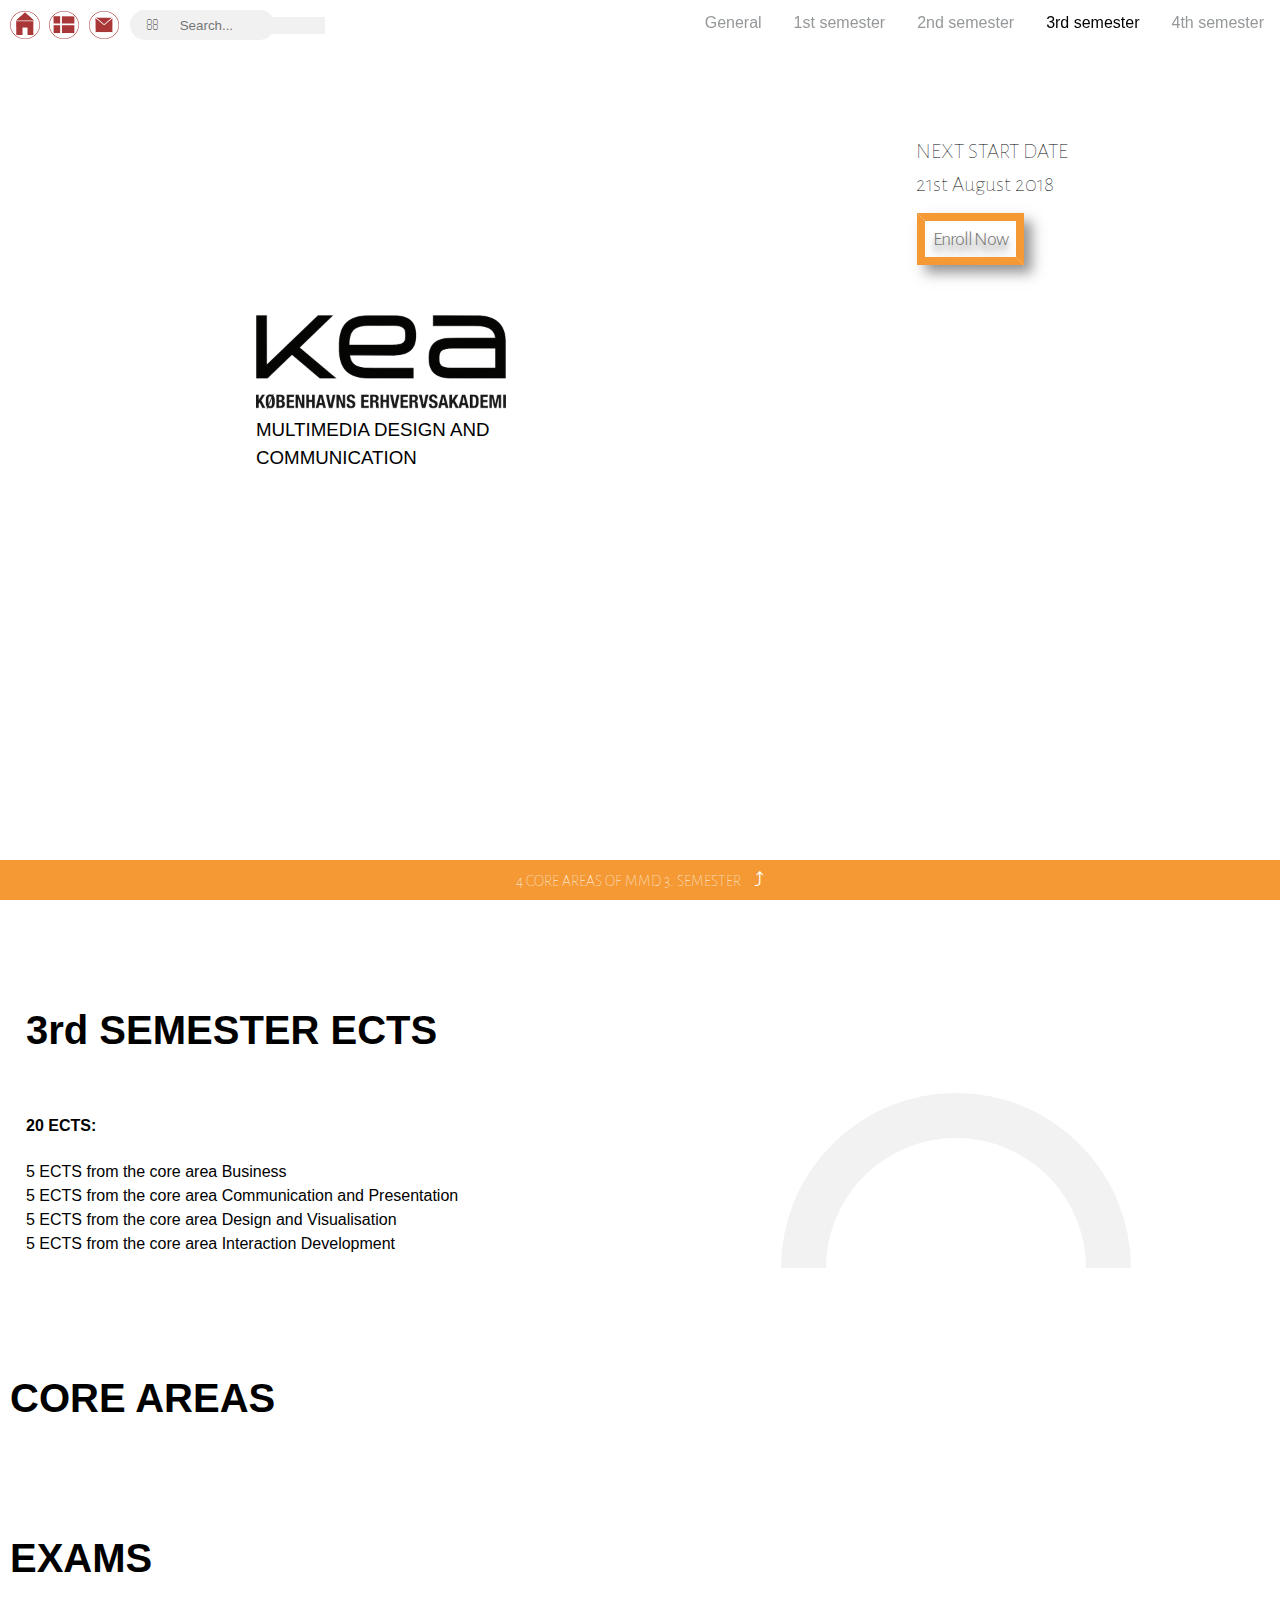
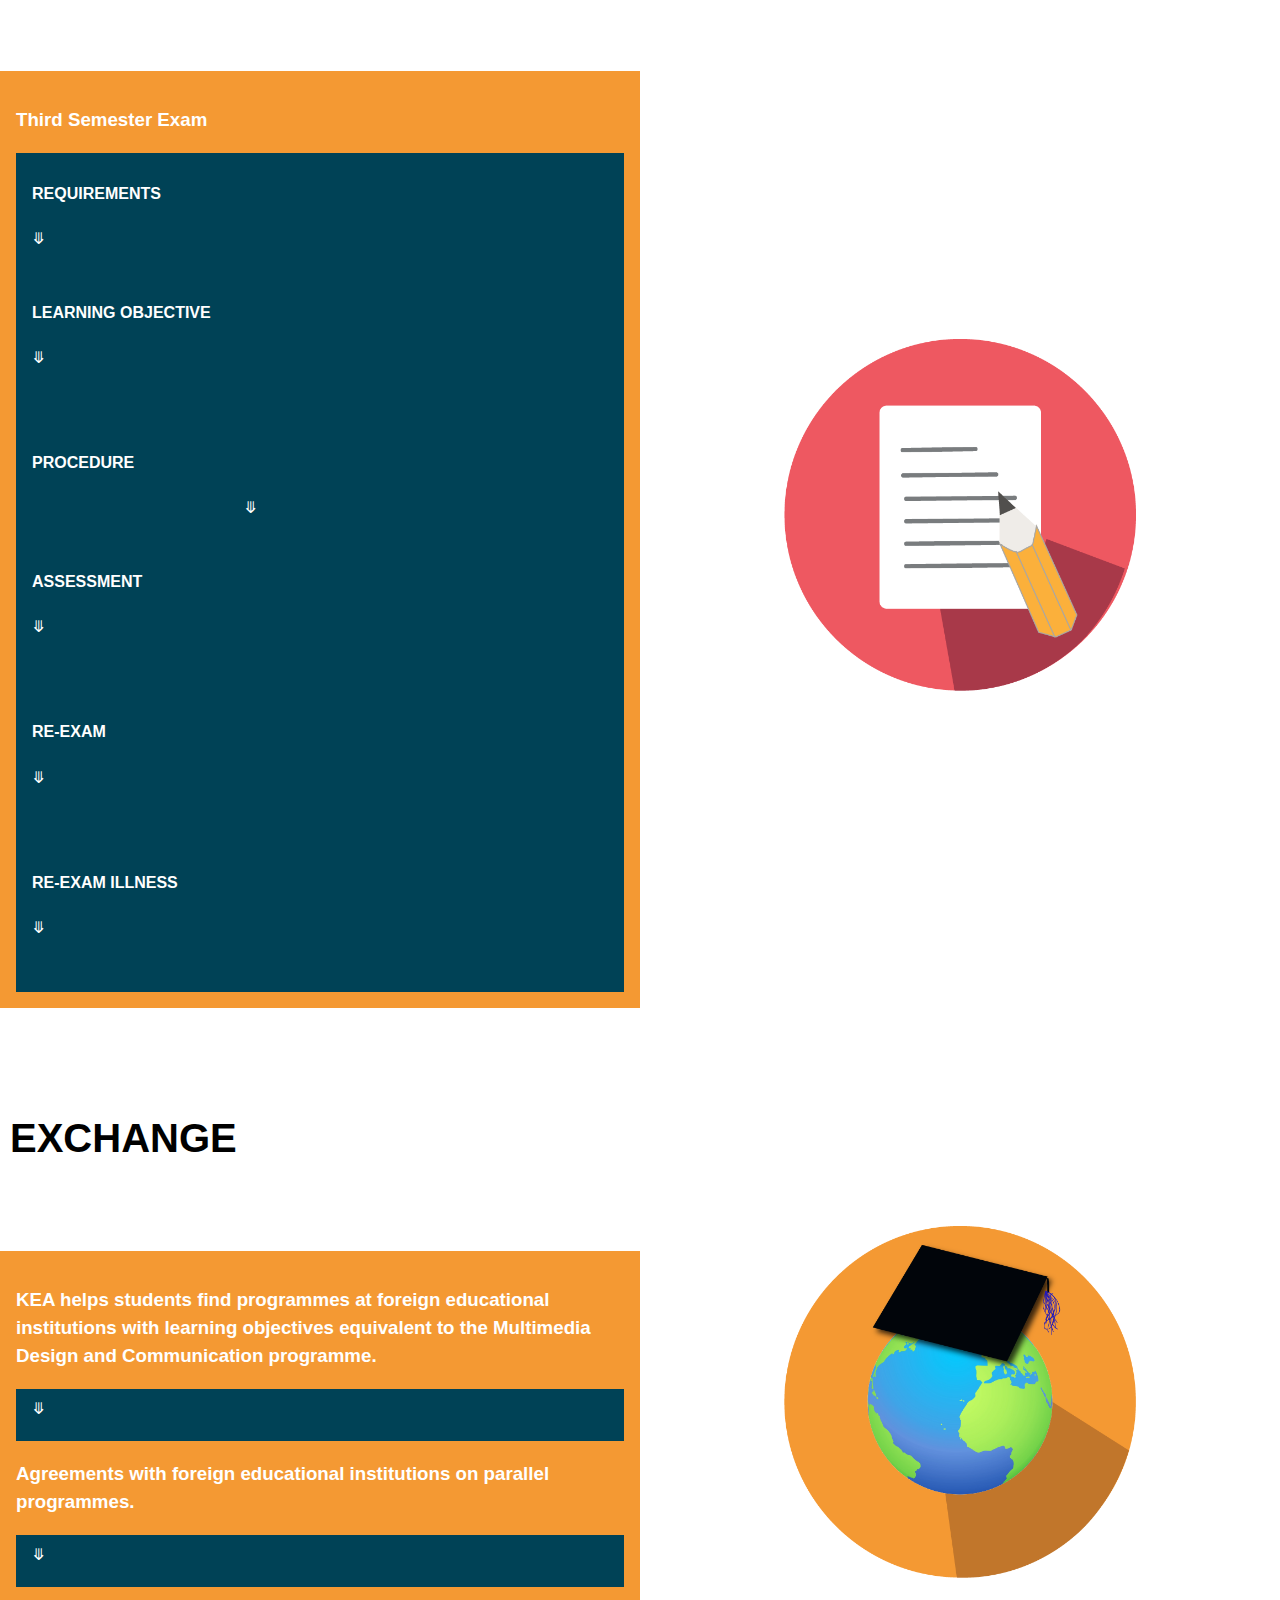
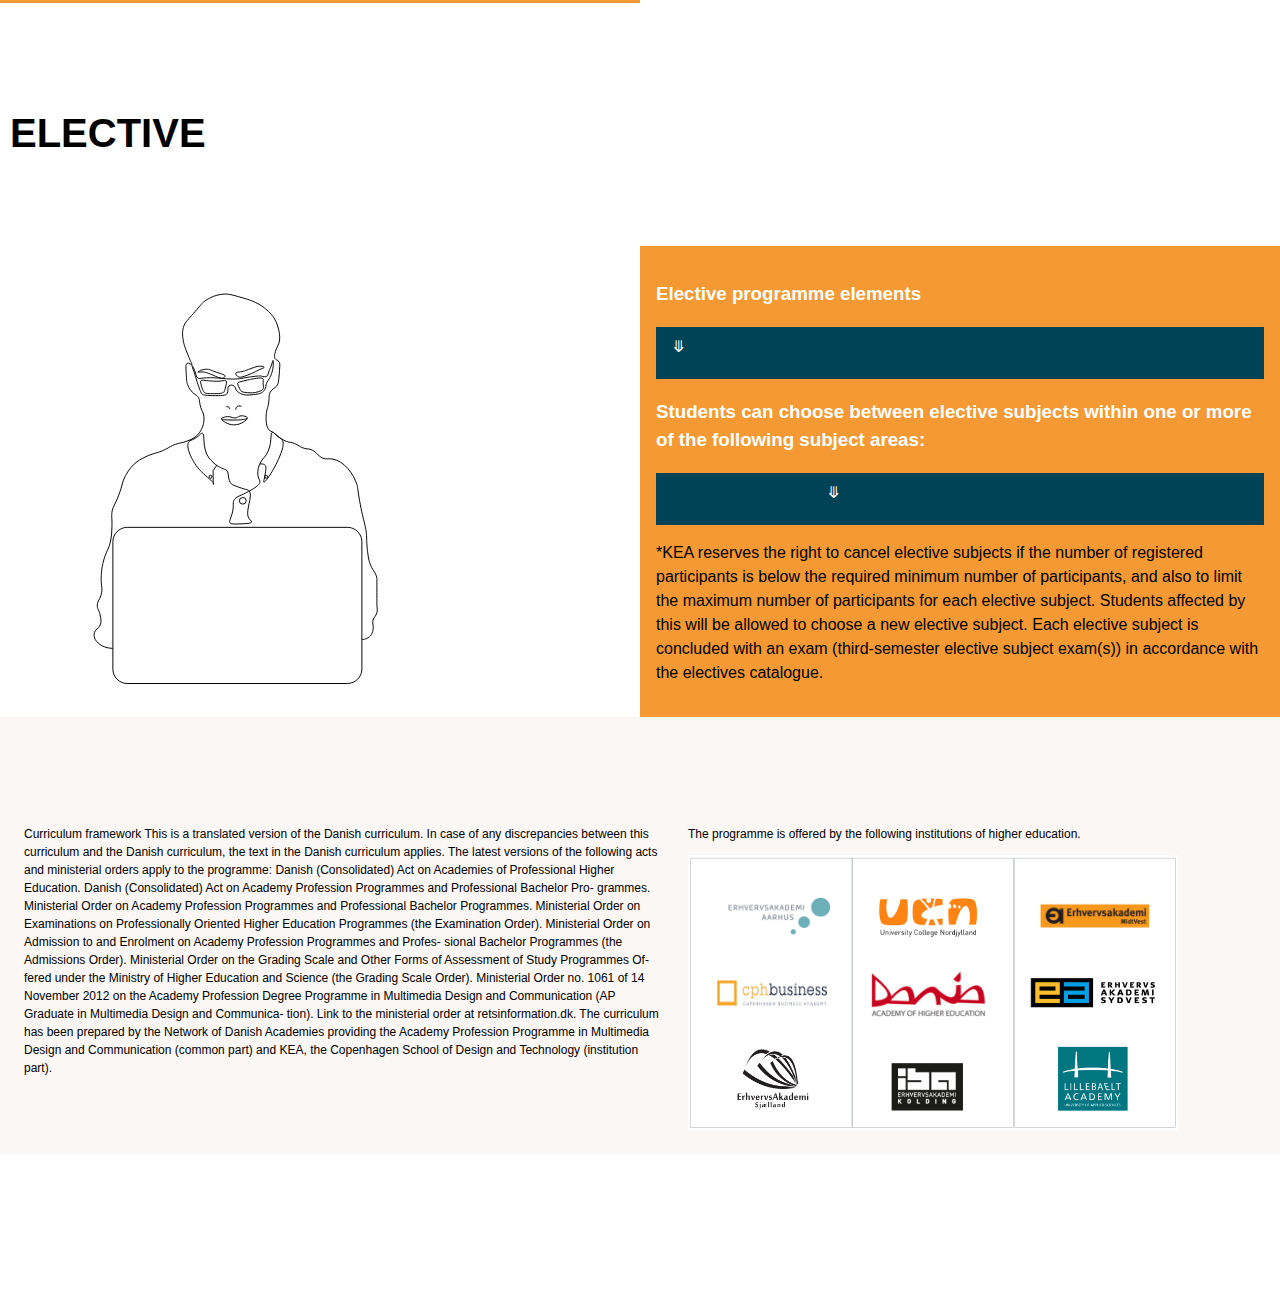
==== semester3.html @ 4850e126 "initial commit" ====
<!DOCTYPE html>
<html lang="en">

<head>
    <meta charset="utf-8">
    <meta name="viewport" content="width=device-width, initial-scale=1.0">
    <title>Kea MMD 3. Semester</title>
    <link rel="stylesheet" href="other/font-awesome-4.7.0/css/font-awesome.min.css">
    <link href="https://fonts.googleapis.com/css?family=Alegreya+Sans:300,400,500,800" rel="stylesheet">
    <link rel="stylesheet" href="css/main.css">
    <link rel="stylesheet" href="css/style.css">
</head>

<body>
    <section id="main">
        <div class="main-container">
            <div class="header">

                <div class="icons">
                    <img src="imgs/home_button.png" alt="home icon">
                    <img src="imgs/danish.png" alt="danish flag icon">
                    <img src="imgs/mail.png" alt="mail icon">
                </div>
                <div class="search">
                    <input type="text" name="keyword" class="form-control input-sm fa fa-icon" placeholder="&#xf002; &emsp; Search...">
                </div>

                <nav>

                    <div class="navbar">
                        <li class="dropdown">
                            <button class="dropbtn go-home">General</button>
                            <ul class="dropdown-content">
                                <li><a href="index#about">About</a></li>
                                <li><a href="index#coreAreas">Core Areas</a></li>
                                <li><a href="index#examInfo">Exam info</a></li>
                                <li><a href="index#ECTS">ECTS</a></li>
                                <li><a href="index#teachingMethods">Teaching methods</a></li>
                            </ul>
                        </li>
                        <li class="dropdown"><button class="dropbtn sem1">1st semester</button>
                            <ul class="dropdown-content">
                                <li><a href="semester1#ects">ECTS</a></li>
                                <li><a href="semester1#coreAreas">Core Areas</a></li>
                                <li><a href="semester1#exams">Exams</a></li>
                            </ul>
                        </li>
                        <li class="dropdown">
                            <button class="dropbtn sem2">2nd semester</button>

                            <ul class="dropdown-content">
                                <li><a href="semester2#ects">ECTS</a></li>
                                <li><a href="semester2#coreAreas">Core Areas</a></li>
                                <li><a href="semester2#exams">Exams</a></li>
                            </ul>
                        </li>
                        <li class="dropdown"><button class="dropbtn active sem3">3rd semester</button>
                            <ul class="dropdown-content">
                                <li><a href="#ects">ECTS</a></li>
                                <li><a href="#coreAreas">Core Areas</a></li>
                                <li><a href="#exams">Exams</a></li>
                                <li><a href="#exchange">Exchange</a></li>
                                <li><a href="#electives">Electives</a></li>
                            </ul>
                        </li>
                        <li class="dropdown"><button class="dropbtn">4th semester</button>
                            <ul class="dropdown-content">
                                <li><a href="semester4#ects">ECTS</a></li>
                                <li><a href="semester4#exams">Exams</a></li>
                                <li><a href="semester4#internship">Internship</a></li>
                            </ul>
                        </li>
                    </div>

                </nav>

            </div>
            <div class="call-to-action">
                <div class="start-date-text">
                    <h3>NEXT START DATE</h3>
                </div>
                <div class="start-date-text">
                    <h3>21st August 2018</h3>
                </div>

                <a class="btn" href="#" target="_blank">Enroll Now</a>

                <!-- <button class="sem3color">
                    Enroll
                </button> -->
            </div>
            <div class="main-logo-box">
                <div class="logo">
                    <img src="imgs/kea-logo.png" alt="kea logo">
                </div>
                <div class="text">
                    <h3>MULTIMEDIA DESIGN AND COMMUNICATION</h3>
                </div>
            </div>

            <div class="core-areas-nav">
                <div class="core-areas-nav-top sem3color">
                    <h5>4 CORE AREAS OF MMD 3. SEMESTER
                        <span class="arrow-up">&#10548;</span>
                        <span class="arrow-down hide">&#10549;</span>
                    </h5>
                </div>

                <div class="core-areas-navs height0">
                    <a href="#core_header">
                        <div class="core-box core-design sem3color">
                            <h5>DESIGN AND VISUALIZATION</h5>
                        </div>
                    </a>
                    <a href="#core_header">
                        <div class="core-box core-dev sem3color">
                            <h5>INTERACTION DEVEOPMENT</h5>
                        </div>
                    </a>
                    <a href="#core_header">
                        <div class="core-box core-comm sem3color">
                            <h5>COMMUNICATION AND PRESENTATION</h5>
                        </div>
                    </a>
                    <a href="#core_header">
                        <div class="core-box core-business sem3color">
                            <h5>BUSINESS</h5>
                        </div>
                    </a>
                </div>
            </div>
        </div>

    </section>

    <section id="ects">
       <h2 class="core-heading">3rd SEMESTER ECTS
                </h2>
        <div class="container">
            <div class="info-left">

                <div class="core-ECTS">
                    <h4>20 ECTS:</h4>
                    <ul>
                        <li>5 ECTS from the core area Business</li>
                        <li>5 ECTS from the core area Communication and Presentation</li>
                        <li>5 ECTS from the core area Design and Visualisation</li>
                        <li>5 ECTS from the core area Interaction Development</li>
                    </ul>
                </div>

            </div>
            <div class="right">

                <ul class="chart-skills chart">
                    <li>
                        <span>Business<br>5 ECTS</span>
                    </li>
                    <li>
                        <span>Design<br>5 ECTS</span>
                    </li>
                    <li>
                        <span>Development<br>5 ECTS</span>
                    </li>
                    <li>
                        <span>Communication<br>5 ECTS</span>
                    </li>
                </ul>
            </div>
        </div>
    </section>

    <section id="coreAreas">
        <h2 class="core-heading" id="core_header">CORE AREAS</h2>
        <section id="core-areas">

            <!-- fetched content-->
        </section>


    </section>

    <section id="exams">
      <h2 class="core-heading">EXAMS</h2>
        <div class="examWrap">
        <article class="coreCont exam2-alignment sem3color">
        <div class="exam2">
           <h3>Third Semester Exam</h3>
            <div class="accordian">
                <h4>REQUIREMENTS</h4>
                <div class="openE cont">&#10507;
                    <div class="details req height02"><p>The objective is to test the students’ understanding of the theory, method and tools acquired through the compulsory programme element: Multimedia Production Advanced, and the students’ ability to develop a professional profile in relation to the current requirements in the area. An exam assignment constitutes the basis of the exam: The specific requirements regarding the exam assignment are published on the learning platform for the Multimedia Design and Communication programme.</p>
                </div>
                </div>
            </div>
            <div class="accordian">
                <h4>LEARNING OBJECTIVE</h4>
                <div class="openE objective">&#10507;
                    <p class="details core-knowledge height02">The learning objectives for the third-semester exam are identical to the learning objectives for the third-semester compulsory programme element. See the learning objectives in section 3.3 of this curriculum.</p>
                </div>
            </div>
            <div class="accordian">
                <h4>PROCEDURE</h4>
                <div class="openE procedure">&#10507;
                   <div class="details core-knowledge height02">
                    <p>The exam consists of</p>
                    <ul><li>Presentation</li><li>Examination</li><li>Grading</li></ul>
                    </div>
                </div>
            </div>
            <div class="accordian">
                <h4>ASSESSMENT</h4>
                <div class="openE assessment">&#10507;
                    <p class="details core-skills height02">The exam is assessed by one or more examiners according to the 7-point grading scale. Students are awarded one grade for their overall performance, covering production, profile, presentation and exam. The assessment is based on the extent to which the students have under- stood the third-semester goals and learning objectives, as described in the curriculum, and how they are presented.</p>
                </div>
            </div>
            <div class="accordian">
                <h4>RE-EXAM</h4>
                <div class="openE re-exam">&#10507;
                    <p class="details core-skills height02">Students who fail the first exam attempt are offered two more attempts. The re-exam is held immediately before the beginning of the following semester. Students are entitled to a re-exam based on the same project, a revised project or a new project. KEA provides advice on the advantages and disadvantages of the three methods in relation to the individual student’s work. The purpose and learning objectives of the re-exam are the same as for the ordinary exam.</p>
                </div>
            </div>
            <div class="accordian">
                <h4>RE-EXAM ILLNESS</h4>
                <div class="openE re-exam-illness">&#10507;
                    <p class="details core-skills height02">Re-exams due to documented illness or for other acceptable documented reasons are held before the beginning of the following semester. If KEA estimates that the student has been almost fully active in the compulsory programme ele- ments, a make-up exam will be held based on the production and profile. If KEA estimates that the student has not been almost fully active in the compulsory programme elements, the make-up exam will be based on a substitution assignment.</p>
                </div>
            </div>
        </div>

        </article>
        <img class="core-img" src="imgs/exam_general.png" alt="exam image">
        </div>
    </section>

     <section id="exchange">
          <h2 class="core-heading">EXCHANGE</h2>
        <div class="examWrap">
        <article class="coreCont exam2-alignment sem3color">
        <div class="exam2">
           <h3>KEA helps students find programmes at foreign educational institutions with learning objectives equivalent to the Multimedia Design and Communication programme.
            </h3>
            <div class="accordian">
                <div class="openE cont">&#10507;
                    <div class="details req height02"><p>KEA may grant the transfer of programme elements or parts there of according to this curriculum which are passed at another educational institution and which are equivalent to programme elements or parts thereof in this curriculum. If the programme element in question has been assessed according to the 7-point grading scale at the institution where the exam has been taken and is equivalent to a programme element in this curriculum, the grade may be transferred. KEA may grant the transfer of programme elements completed at another Danish or foreign institution of higher education to replace programme elements covered by this curriculum. If a credit transfer is granted, programme elements are deemed to have been completed if they have been passed in accordance with the rules applicable to the programme in question. The assessment is transferred as ‘passed’.</p>
                </div>
                </div>
            </div>
            <h3>Agreements with foreign educational institutions on parallel programmes.
            </h3>
            <div class="accordian">
                <div class="openE cont">&#10507;
                    <div class="details req height02"><p>Having passed the first-year exam, students can choose to complete either the entire programme or parts of it abroad. KEA offers multiple possibilities for international study, including the fourth semester internship. Information on partner institutions, international internships, credit transfers and procedures are published regularly by KEA.
</p>
                </div>
                </div>
            </div>

            </div>
            </article>
            <img class="core-img" src="imgs/exchange_3.png" alt="exchange image">
         </div>

        </section>

        <section id="elective">
          <h2 class="core-heading">ELECTIVE</h2>
        <div class="examWrap">

        <div class="svg-div">



       <svg version="1.1" id="Layer_1" xmlns="http://www.w3.org/2000/svg" xmlns:xlink="http://www.w3.org/1999/xlink" x="0px" y="0px"
	 viewBox="0 0 1000 700" style="enable-background:new 0 0 1366 768;" xml:space="preserve">
<style type="text/css">
	.st0{fill:none;stroke:#000000;stroke-miterlimit:10;}
</style>
<g>
	<path class="st0" d="M676.1,274.5c3.6-0.3,4.9,0.8,5.5,1.5c0.8,0.9,1.2,2.5-0.5,11.3c-1,5-1.3,5.7-1,5.9c1.3,0.7,10-11.5,16-25.6
		c4.7-10.9,4.7-15.9,2.5-18.2c-0.7-0.7-1.4-1-5-3.9c-3.7-3.1-3.9-3.5-4.5-3.4c-3,0.5,0.3,12.6-6.5,23.1
		C680.1,268.9,678.1,269.7,676.1,274.5c-1,2.2-2.8,6.6-2,11.8c0.7,4.3,2.3,4.5,2,6.9c-0.1,1.1-0.9,4.2-14,10.8
		c-8.1,4.1-10,4.1-12,6.9c-2.4,3.3-0.3,5-2,12.8c-1.6,7-4,9.4-2.5,11.3c0.6,0.8,1.6,1.3,10,1c10.8-0.4,11.9-1.3,12-2
		c0.3-1.2-2.3-2-3.5-5.4c-0.4-1.1-0.5-2.1-0.5-3.4c0-8.5,5-18.7,1.5-23.1c-1-1.3-1.4-0.4-11-3.9c-4.3-1.6-6.4-2.4-7-3
		c-4.8-4.5-1.8-12.9-6-14.8c-0.7-0.3-1.6-0.5-3.9-1.5c-0.7-0.3-2-0.9-3.1-1.5c-1.1-0.6-2.2-1.3-2.4-1.5l0,0
		c-1.2-0.8-6.1-5.3-7.6-7.3c-7.9-10.6-3.6-24.8-7-25.6c-1.5-0.3-2.2,2.2-7.5,5.4c-3.9,2.3-4.8,1.7-6,3c-4.7,5.1,4.1,22.4,11.5,30
		c2.9,3,12.3,11.2,13,11.8c0,0,0,0,0.1,0c0.8,0.7,0.4,2.3,0.3,2.3c-0.3,0-0.3-14.1-0.3-14.1c1.3-2,2.7-3.9,4-5.9"/>
	<ellipse class="st0" cx="658.6" cy="312.3" rx="3.5" ry="3.4"/>
	<ellipse class="st0" cx="682.6" cy="287.7" rx="1.5" ry="1.5"/>
	<ellipse class="st0" cx="625.5" cy="287.7" rx="1.5" ry="1.5"/>
</g>
<g>
	<path class="st0" d="M780.5,454.5c1.3,0,5.9-0.4,9-4c1.7-2,2.2-4.2,2.5-5.5c1.1-4.7-1-6.1,0-10.2c0.9-3.7,2.9-3.8,4-7.8
		c0.7-2.5,0.3-4,0-7.6c0-0.5,0-6,0-16.9c0-10.8,0.1-10.5,0-11.1c-1.5-7-4.8-7.5-7.5-15.9c-1-3.1-1.3-5.7-2-11
		c-0.9-6.8-0.9-11.8-1-14c-0.4-13.5-3.7-16.4-8-43c-1.6-9.9-1.1-9.4-2-12c-3.5-10.7-12.8-24-25-26c-4.7-0.8-6,0.7-10-1
		c-5.7-2.5-6.6-7.1-13-9c-2.8-0.8-2.7,0-6-1c-4.4-1.3-5.7-3.2-10-5c-4-1.7-4-0.5-8-2c-7.5-2.8-13-9-13-9s-3.4-1.6-4-2
		c-4.4-2.4-4.1-12.9-4-15c0.3-8.5,2.7-8.7,3-18c0.1-1.9,0-3.8,1-6c1.7-3.9,4.3-3.8,7-7c1.9-2.2,2.2-8.2,3-20c0.1-1.6,0.2-3.5-1-5
		c-1.3-1.6-3-1.4-4-3c-0.6-1-0.7-2.2,0-5c0.8-3.2,1.2-4.8,3-8c4-6.9,1-18.5-2-25c-3.4-7.2-8.5-11.2-12-14c-7.7-6-15.1-8.2-25-11
		c-7.5-2.1-11.2-3.2-16-3c-10.7,0.5-18.4,6.1-21,8c-2.2,1.7-0.7,0.9-15,17c-2.4,2.7-3.8,4.3-5,7c-2.4,5.6-1.6,10.9-1,15
		c0.8,5.2,2.5,9.5,6,18c1,2.5,1.5,3.8,1.8,4.2c0.8,1.6,1.5,2.4,1.2,2.8c-0.5,0.7-3.3-1.9-5-1c-1.3,0.7-1.3,3-1,8
		c0.4,7.1,0.6,10.6,1,12c0.6,1.9,2.3,7.1,7,11c2.2,1.8,2.7,1.4,4,3c2.4,2.9,1.2,5.1,3,11c1.3,4.3,2.3,4.3,3,8c0.2,1,0.7,4.1,0,8
		c-0.3,1.7-1.5,7.2-6,12c-3.8,4-8,5.5-12,7c-4.8,1.8-5.9,1.1-11,3c-4.4,1.6-5.4,2.7-10,5c-9.6,4.8-11.5,3.3-21,8c-4,2-7.3,3.7-11,7
		c-1.1,1-5.1,4.7-9,12c-3.9,7.3-2.8,8.9-7,20c-4.4,11.6-6.3,11.6-7,18c-0.5,4.7,0.3,5.9,0,15c-0.1,3.9-0.3,7.7-1,12
		c-1.8,11-5.2,12.1-8,24c-0.6,2.5-1.8,7.9-2,15c-0.3,10,1.8,11.8,0,18c-1.7,6-4.5,7.2-4,12c0.4,3.5,1.9,3.8,3,9
		c0.7,3.4,1.4,6.7,0,10c-1.7,4.2-5,4-6,8c-0.6,2.3-0.2,5,1,7c3.2,5.2,9.7,8.9,18,9"/>
	<path id="eyebrow1" class="st0" d="M640.5,184.5c0-1.3-2.9-1.9-9-4c-6.8-2.4-6.8-2.9-9-3c-5.5-0.3-10.1,2.5-10,3
		c0.1,0.4,2.9-0.6,7,0c1.2,0.2,2.3,0.5,6,2c8.1,3.3,10.4,5.1,13,4C639.3,186.2,640.5,185.4,640.5,184.5z"/>
	<path id="eyebrow2" class="st0" d="M651.5,181.5c0.5-1.4,3-0.7,8-2c0.7-0.2,0.6-0.2,11-4c1-0.4,2.3-0.8,4-1c2.8-0.3,5.9,0.2,6,1
		c0.1,0.6-1.5,0.9-6,3c-2.1,1-2,1-4,2c-1.9,0.9-4.3,2-7,3c-4.8,1.8-7.3,2.7-9,2C652.7,184.7,651.1,182.7,651.5,181.5z"/>
	<path class="st0" d="M689.5,168.5c-0.1,0-0.3,0.6-0.4,1.1c-2.4,8.4-2.5,5.8-4.6,12.9c-0.2,0.9-0.4,1.5-1,2c-1.5,1.3-4.2,0.4-6,0
		c-1.6-0.4-5.1,0.1-12,1c-7.3,1-8.4,1.8-14,2c-2.4,0.1-4.2,0.1-6,0c-5.9-0.2-6.8-0.7-12-1c-7.5-0.4-11.1-0.4-15,0
		c-3.7,0.4-4.7,0.9-6,0c-1.6-1.1-1.4-2.7-3-7c-1.2-3.2-2.8-6.1-3-6c-0.3,0.1,1.9,5.8,5,16c0,0,0.7,2.4,2,6c1.4,4.1,2.2,6.1,3,7
		c1.1,1.2,2.7,1.9,11,2c9,0.1,13.5,0.2,15-2c1.9-2.7-0.3-6.3,2-8c1.4-1,3.6-0.9,5,0c1.7,1.1,1.2,2.8,3,5c1.2,1.6,2.7,2.3,4,3
		c3.6,1.8,6.9,1.6,13,1c7.4-0.7,9.2-2.2,10-3c1.2-1.3,2-3,2-3c0.7-1.6,0.8-2.8,1-4c0.5-2.4,1.5-3.4,3-6c0.8-1.3,3.1-5.7,4-11
		C690.1,172.6,689.9,168.5,689.5,168.5z"/>
	<path class="st0" d="M653.5,191.5c-0.4,0.6-0.2,1.5,1,4c1.1,2.4,1.6,3.6,2,4c1.4,1.5,3.3,1.7,7,2c3.3,0.3,6.8,0.5,11-1
		c2.8-1,4.3-1.5,5-3c0.9-1.8-0.4-3.2,0-8c0.1-1.3,0.2-1.6,0-2c-1-1.7-5.2-1-11,0c-2.3,0.4-1.6,0.4-5,1c-2.7,0.5-5.3,1.4-8,2
		C654.6,190.7,653.9,190.9,653.5,191.5z"/>
	<path class="st0" d="M615.5,189.5c0.9-1.5,4-0.4,10,0c4.6,0.3,7.3,0.5,11,0c2.9-0.4,4.2-0.8,5,0c0.9,0.9,0.2,3.3-1,8
		c-0.5,1.7-0.7,2.6-1,3c-1.1,1.4-2.9,2-10,2c-5.8,0-8.8,0-10-1c-1.9-1.5-2.6-4.3-4-10C615.3,190.6,615.2,190,615.5,189.5z"/>
	<path class="st0" d="M663.5,227.5c0.1-1-4.3-3.1-8-2c-2,0.6-2.7,1.9-5,2c-1.8,0.1-2.8-0.6-4-1c-4.7-1.6-10.1,1.2-10,2
		c0.1,0.6,3.2,0.8,9,1c2.7,0.1,5,0.2,8,0C655.5,229.4,663.4,228.8,663.5,227.5z"/>
	<path class="st0" d="M637,229.1c1.1,1.1,5.5,5.2,12.2,5.4c8.3,0.2,13.5-5.6,14.3-6.5"/>
	<path class="st0" d="M657.3,215.6c-1.6-0.9-3.8-0.6-5,0.5c-0.8,0.8-1.1,1.9-0.7,2.9"/>
	<path class="st0" d="M641.6,216c1-0.4,2.3-0.1,3,0.6c0.5,0.5,0.6,1.1,0.4,1.6"/>
	<path class="st0" d="M765.8,499.5H540.2c-8.1,0-14.7-6.6-14.7-14.7V354.2c0-8.1,6.6-14.7,14.7-14.7h225.7c8.1,0,14.7,6.6,14.7,14.7
		v130.7C780.5,492.9,773.9,499.5,765.8,499.5z"/>
</g>
</svg>




        <img class="svg-img core-img hide" src="imgs/businessman.png" alt="exchange image">
        </div>


        <article class="coreCont exam2-alignment sem3color">
        <div class="exam2">
           <h3>Elective programme elements
            </h3>
            <div class="accordian">
                <div class="openE cont">&#10507;
                    <div class="details req height02"><p>The programme includes elective programme elements corresponding to 10 ECTS, and which are referred to as ‘elective subjects’. Elective subjects are weighted at either 5 or 10 ECTS. Elective subjects are offered in the third semester of the programme. Elective subjects allow students to specialise within a particular academic/professional subject area. The elective subjects offered are described in an electives catalogue published at the beginning of the third semester. The catalogue includes a description of the scope, learning objectives and ECTS weighting of each elective subject.</p>
                </div>
                </div>
            </div>
            <h3>Students can choose between elective subjects within one or more of the following subject areas:
            </h3>
            <div class="accordian">
                <div class="openE cont">&#10507;
                    <div class="details req height02"><ul>
                        <li>Business</li>
<li>Communication and Presentation</li>
<li>Interaction Development</li>
<li>Design and Visualisation</li>
                    </ul>
                </div>
                </div>
            </div>
            <p class="white">*KEA reserves the right to cancel elective subjects if the number of registered participants is below the required minimum number of participants, and also to limit the maximum number of participants for each elective subject. Students affected by this will be allowed to choose a new elective subject. Each elective subject is concluded with an exam (third-semester elective subject exam(s)) in accordance with the electives catalogue.</p>


            </div>
            </article>

         </div>

        </section>


    <template id="semTemp">
          <div class="coreWrap hide">
          <img class="core-img">
    <article class="coreCont sem3color">
           <h3></h3>
            <div class="accordian">
                <h4></h4>
                <div class="open cont" >&#10507;
                <p class="details core-c height0"></p></div>
            </div>
            <div class="accordian">
                <h4></h4>
                <div class="open knowledge">&#10507;
                <ul class="details core-knowledge height0"></ul></div>
            </div>
            <div class="accordian">
                <h4></h4>
                <div class="open skills">&#10507;
                <ul class="details core-skills height0"></ul></div>
            </div>
            <div class="accordian">
                <h4></h4>
                <div class="open competencies">&#10507;
                <ul class="details core-competencies height0"></ul></div>
            </div>
      </article>
       </div>
      </template>

    <footer>
       <div>
        <section id="data">
            <p>
                Curriculum framework This is a translated version of the Danish curriculum. In case of any discrepancies between this curriculum and the Danish curriculum, the text in the Danish curriculum applies. The latest versions of the following acts and ministerial orders apply to the programme: Danish (Consolidated) Act on Academies of Professional Higher Education. Danish (Consolidated) Act on Academy Profession Programmes and Professional Bachelor Pro- grammes. Ministerial Order on Academy Profession Programmes and Professional Bachelor Programmes. Ministerial Order on Examinations on Professionally Oriented Higher Education Programmes (the Examination Order). Ministerial Order on Admission to and Enrolment on Academy Profession Programmes and Profes- sional Bachelor Programmes (the Admissions Order). Ministerial Order on the Grading Scale and Other Forms of Assessment of Study Programmes Of- fered under the Ministry of Higher Education and Science (the Grading Scale Order). Ministerial Order no. 1061 of 14 November 2012 on the Academy Profession Degree Programme in Multimedia Design and Communication (AP Graduate in Multimedia Design and Communica- tion). Link to the ministerial order at retsinformation.dk. The curriculum has been prepared by the Network of Danish Academies providing the Academy Profession Programme in Multimedia Design and Communication (common part) and KEA, the Copenhagen School of Design and Technology (institution part).
            </p>
        </section>
        <section id="partners">
            <p>
                The programme is offered by the following institutions of higher education.
            </p>
            <img src="imgs/partners.png" />
        </section>
        </div>
    </footer>

    <script src="js/script3.js"></script>

</body>

</html>
---- css/main.css ----
body {

  font: normal 16px/1.5 'Roboto', sans-serif;
  /*font-family: "HelveticaNeueW01-47LtCn 692686", "Arial Narrow", Verdana, helvetica, sans-serif;*/
  padding: 0;
    margin: 0;
    overflow-x: hidden;

}

#main {
    width: 100vw;
    height: 100vh;
}
#info {
    height: auto;
    margin-bottom: 2em;
}
/* MAIN */

.header {
    background-color: rgba(255,255,255,0.9);
    height: 50px;
    display: grid;
    grid-template-columns: 120px 155px 1fr 1fr 1fr 1fr;
    position: fixed;
    z-index: 1000;
    width: 100vw;
}
/* search bar */
.search {
    display: inline-block;
    float:left;
    background: #f1f1f1;
    border-radius: 25px;
    padding: 3px;
    padding-left:6px;
    align-self: center;
    margin-left: 10px;
}
input {
    height: 15px;
    border: transparent;
    padding-left: 10px;
    background: #f1f1f1;
}
form{
    position: relative;
}
#hide-me {
    position: absolute;
    opacity: 0;
}
textarea:focus, input:focus{
    outline: none;
}
.fa {
    color: grey;
}
.fa-icon{
   font-family: Arial, "FontAwesome";
}
input:focus::-webkit-input-placeholder{
    color:transparent;
}
/* icons*/
.icons img {
    display: inline-block;
    float:left;
    width: 30px;
    margin-left: .6em;
    cursor: pointer;
}
.icons img:hover{
    opacity: 0.8;
}
.icons{
    align-self: center;
}
/* top nav styles */

nav {
    grid-column-start: 3;
  grid-column-end: 7;
}

.navbar {
	float: right;
    overflow: hidden;
}

.navbar a {
    float: left;
    font-size: 16px;
    color: #95989A;
    text-align: center;
    padding: 14px 16px;
    text-decoration: none;
}

.dropdown {
    float: left;
    overflow: hidden;
}

.dropdown .dropbtn {
    font-size: 16px;
    border: none;
    outline: none;
    color: #95989A;
    padding: 14px 16px;
    background-color: inherit;
    font-family: inherit;
    margin: 0;
}

.navbar a:hover, .dropdown:hover .dropbtn {
/*    background-color: red;*/
}

.dropdown-content {
    display: none;
    position: absolute;
    background-color: #f9f9f9;
    min-width: 160px;
    box-shadow: 0px 8px 16px 0px rgba(0,0,0,0.2);
    z-index: 1;
}

.dropdown-content a {
    float: none;
    color: black;
    padding: 12px 16px;
    text-decoration: none;
    display: block;
    text-align: left;
}

.dropdown-content a:hover {
    background-color: #ddd;
}

.dropdown:hover .dropdown-content {
    display: block;
}

li {
    list-style-type: none;
}
li, ul {
margin: 0;
padding: 0;
}

/* active nav tab style */
.dropdown .active {
    color: black;
    font-weight: 500;
}
/* call to action enroll */
.call-to-action{
    width: 300px;
    height: 200px;
    position: absolute;
    top: 15vh;
    right: 5vw;
    font-family: 'Alegreya Sans', sans-serif;
}
.call-to-action h3{
    font-size: 22px;
    font-weight: 100;
    margin: 0;
}
.call-to-action button{
    font-family: 'Alegreya Sans', sans-serif;
    padding: 5px;
    border-radius: 8px;
    width: 80px;
    margin: 0;
    font-size: 20px;
    font-weight: 100;
    background: #0090BC;
    color: #fff;
    width: 100px;
  height: 35px;
  box-shadow: 0px 8px 15px rgba(0, 0, 0, 0.1);
  transition: all 0.3s ease 0s;
  cursor: pointer;
  outline: none;
}


.call-to-action-index button {
  background: #EE5861;
}

.call-to-action .sem2color{
   background: #5fb471;
}
.call-to-action .sem3color{
   background: #f49933;
}
.call-to-action .sem4color{
   background: #845077;
}
.call-to-action button:hover{
    transition: all 0.6s ease;
    background: #00A9DD;
    box-shadow: 0px 5px 10px rgba(0,169,221, 0.4);
  color: #fff;
  transform: translateY(-3px);
}

.call-to-action-index:hover button {
  background: #F2858C;
}

.call-to-action button.sem2color:hover{
    background-color: #99cfa4;
    box-shadow: 0px 5px 10px rgba(95, 180, 113, 0.4);
}
.call-to-action button.sem3color:hover{
    background-color: #f8be7d;
    box-shadow: 0px 5px 10px rgba(244, 153, 51, 0.4);
}
.call-to-action button.sem4color:hover{
    background-color: #A5739C;
    box-shadow: 0px 5px 10px rgba(102, 60, 92, 0.4);
}

/* logo and mmd text box */

.main-logo-box{
    width: 300px;
    height: 200px;
    position: absolute;
    top: 35vh;
    left: 20vw;
}
.logo img {
    max-width: 250px;
}
.text h3 {
    margin: 0;
    font-weight: 100;
}

/* 1. semester CORE AREAS FOOTER */

.core-areas-nav{
    position: fixed;
    bottom:0;
    z-index:100;
}
.core-areas-nav-top {
    display: grid;
    height: 40px;
    width: 100vw;
    background-color: #00A7D9;
    cursor: pointer;
}


.core-areas-nav-index .core-areas-nav-top {
  background-color: #EE5861;
}

.core-areas-navs {
    display: grid;
    grid-template-columns: repeat(4,1fr);
    z-index: 2;
}
.core-box {
    height: 100px;
    background-color: #0090BC;
    border: 1px solid lightgray;
    position: relative;
    display: grid;

}

.core-areas-nav-index .core-box {
  background-color: #EE5861;
}

.core-areas-nav h5, .core-box h5 {
    text-align: center;
    align-self: center;
    margin: 0;
    font-size: 16px;
    font-weight: 100;
    font-family: 'Alegreya Sans', sans-serif;
    color: #fff;
}
.core-box:hover {
    transition: background-color .6s ease;
    background-color: #00A7D9;
    cursor: pointer;
}
.core-box.sem2color:hover {
    background-color: #99cfa4;
}
.core-box.sem3color:hover {
    background-color: #f8be7d;
}
.core-box.sem4color:hover {
    background-color: #A5739C;
}

.core-areas-nav-index .core-box:hover {
  background-color: #F2858C;
}

/* menu style */
@media only screen and (max-width: 900px) {
    .header {
    display: inline-block;
    position: fixed;
    z-index: 1000;
    height: auto;
    margin-top: 10px;
}
}
/*media query mobile layout */
@media only screen and (max-width: 800px) {
    .coreWrap, .examWrap, .container{
        display: grid;
        grid-template-columns: 1fr !important;
    }
    .core-img{
        margin-bottom: 50px;
    }

}

/*media query mobile */
@media only screen and (max-width: 450px) {
    .core-areas-navs{
        display: block;
        z-index: 1000;
    }
    .core-box {
        height: 50px;
    }
    .core-img{
        width: 18em;
    }
}

nav ul li {
  display: inline;
}

nav ul {
  list-style: none;
}

.homeCont {
  margin-bottom: 4em;
  padding-bottom: 1em;
  padding: 1em;
  border-bottom: 1px grey solid;
  background-color: #EE5861;
}

.fourCont {
  margin-bottom: 4em;
  padding-bottom: 1em;
  padding: 1em;
  border-bottom: 1px grey solid;
  background-color: #A5739C;
}

.homeCont, #ects, #cores h2, .fourCont {
  margin: 1em;
}

.ectsHome {
  display: flex;
}

#ects section {
  min-width: 100%;
}

#homeChart {
  width: 80%;
  margin-top: 8em;
}

.homeCont span {
  background-color: #F2858C;
  padding: 1em;
  display: block;
}

.fourCont span {
  background-color: #E8D1E6;
  padding: 1em;
  display: block;
}

.fourContc #exam1, .fourContc #exam2, .fourContc #exam3, .fourContc #exam4, .fourContc #exam5 {
  display: none;
}

#illustration img {
    margin-top: 10%;
    margin-bottom: 40%;
    max-width: 40%;
    margin-left: auto;
    margin-right: auto;
    display: block;
}

#internship {
  padding: 1em;
}

.hide {
  display: none!important;
}

footer {
    display: flex;
    background: #fbf7f5;
    font-size: 12px;
    margin-bottom: 12em;
}
footer div, footer section {
  margin: 1em;
  margin-top: 4em;
}

footer div #partners {
  margin-left: 1em;
}

footer div #partners img {
  display: block;
  margin-left: auto;
  margin-right: auto;
}


@media only screen and (min-width: 900px) {
  main, footer div {
    display: flex;
    /*grid-template-columns: 1fr, 1fr;*/
  }

  main #data, footer #data{
    max-width: 50vw;
  }

  footer #partners {
    margin-left: 4em;
  }

}
.sem4color{
    background: #A5739C;
}
---- css/style.css ----
/* INFO */
.container {
    display: grid;
    grid-template-columns: 1fr 1fr;
    grid-gap: 1em;
}
.right{
    justify-self: center;
    align-self: end;
}

/* ECTS styles */

.core-ECTS{
    margin-left: 10px;
}


/* graph Info 1.sem */
/* RESET STYLES
–––––––––––––––––––––––––––––––––––––––––––––––––– */

.chart-skills {
  margin: 0 auto;
  padding: 0;
  list-style-type: none;
}

.chart-skills *,
.chart-skills::before {
  box-sizing: border-box;
}


/* CHART-SKILLS STYLES
–––––––––––––––––––––––––––––––––––––––––––––––––– */

.chart-skills {
  position: relative;
  width: 350px;
  height: 175px;
  overflow: hidden;
}

.chart-skills::before,
.chart-skills::after {
  position: absolute;
}

.chart-skills::before {
  content: '';
  width: inherit;
  height: inherit;
  border: 45px solid rgba(211, 211, 211, .3);
  border-bottom: none;
  border-top-left-radius: 175px;
  border-top-right-radius: 175px;
}

.chart-skills::after {
  content: '';
  left: 50%;
  bottom: 10px;
  transform: translateX(-50%);
  font-size: 1.1rem;
  font-weight: bold;
  color: cadetblue;
}

.chart-skills li {
  position: absolute;
  top: 100%;
  left: 0;
  width: inherit;
  height: inherit;
  border: 45px solid;
  border-top: none;
  border-bottom-left-radius: 175px;
  border-bottom-right-radius: 175px;
  transform-origin: 50% 0;
  transform-style: preserve-3d;
  backface-visibility: hidden;
  animation-fill-mode: forwards;
  animation-duration: .4s;
  animation-timing-function: linear;
  font-family: 'Alegreya Sans', sans-serif;
}

.chart-skills li:nth-child(1) {
  z-index: 4;
  border-color: green;
  animation-name: rotate-one;
}

.chart-skills li:nth-child(2) {
  z-index: 3;
  border-color: firebrick;
  animation-name: rotate-two;
  animation-delay: .4s;
}

.chart-skills li:nth-child(3) {
  z-index: 2;
  border-color: steelblue;
  animation-name: rotate-three;
  animation-delay: .8s;
}

.chart-skills li:nth-child(4) {
  z-index: 1;
  border-color: orange;
  animation-name: rotate-four;
  animation-delay: 1.2s;
}

.chart-skills span {
  position: absolute;
  font-size: .85rem;
  backface-visibility: hidden;
  animation: fade-in .4s linear forwards;
}

.chart-skills li:nth-child(1) span {
  top: 5px;
  left: 10px;
  transform: rotate(-30deg);
}

.chart-skills li:nth-child(2) span {
  top: 20px;
  left: 10px;
  transform: rotate(-90deg);
  animation-delay: .4s;
}

.chart-skills li:nth-child(3) span {
  top: 18px;
  left: 10px;
  transform: rotate(-150deg);
  animation-delay: .8s;
}

.chart-skills li:nth-child(4) span {
  top: 10px;
  left: 10px;
  transform: rotate(-180deg);
  animation-delay: 1.2s;
}




/* ANIMATIONS
–––––––––––––––––––––––––––––––––––––––––––––––––– */

@keyframes rotate-one {
  100% {
    transform: rotate(30deg);
    /**
     * 12% => 21.6deg 25%
     */
  }
}

@keyframes rotate-two {
  0% {
    transform: rotate(30deg);
  }
  100% {
    transform: rotate(90deg);
    /**
     * 32% => 57.6deg
     * 57.6 + 21.6 => 79.2deg
     */
  }
}

@keyframes rotate-three {
  0% {
    transform: rotate(90deg);
  }
  100% {
    transform: rotate(150deg);
    /**
     * 34% => 61.2deg
     * 61.2 + 79.2 => 140.4deg
     */
  }
}

@keyframes rotate-four {
  0% {
    transform: rotate(150deg);
  }
  100% {
    transform: rotate(180deg);
    /**
     * 22% => 39.6deg
     * 140.4 + 39.6 => 180deg
     */
  }
}

@keyframes fade-in {
  0%,
  90% {
    opacity: 0;
  }
  100% {
    opacity: 1;
  }
}

/* chart 3rd semester modification */
.chart-skills3 li:nth-child(1) {
  z-index: 4;
  border-color: green;
  animation-name: rotate-one3;
}

.chart-skills3 li:nth-child(2) {
  z-index: 3;
  border-color: firebrick;
  animation-name: rotate-two3;
  animation-delay: .4s;
}

.chart-skills3 li:nth-child(3) {
  z-index: 2;
  border-color: steelblue;
  animation-name: rotate-three3;
  animation-delay: .8s;
}

.chart-skills3 li:nth-child(4) {
  z-index: 1;
  border-color: orange;
  animation-name: rotate-four3;
  animation-delay: 1.2s;
}

@keyframes rotate-one3 {
  100% {
    transform: rotate(45deg);
    /**
     * 12% => 21.6deg 25%
     */
  }
}

@keyframes rotate-two3 {
  0% {
    transform: rotate(45deg);
  }
  100% {
    transform: rotate(90deg);
    /**
     * 32% => 57.6deg
     * 57.6 + 21.6 => 79.2deg
     */
  }
}

@keyframes rotate-three3 {
  0% {
    transform: rotate(90deg);
  }
  100% {
    transform: rotate(135deg);
    /**
     * 34% => 61.2deg
     * 61.2 + 79.2 => 140.4deg
     */
  }
}

@keyframes rotate-four3 {
  0% {
    transform: rotate(135deg);
  }
  100% {
    transform: rotate(180deg);
    /**
     * 22% => 39.6deg
     * 140.4 + 39.6 => 180deg
     */
  }
}



/* core areas style */

.coreWrap, .examWrap {
    display: grid;
    grid-template-columns: 1fr 1fr;
}
.height0{
    height:0;
    overflow: hidden;
}
.height02{
    height:0;
    overflow: hidden;
}
.open, .openE{
    cursor: pointer;
    justify-self: center;
    align-self: center;
    padding-bottom: 20px;
}
.accordian{
    background: #004256;
    padding-left: 1em;
    padding-right: 1em;
    padding-top: 0.5em;
    color: #fff;
}
.core-heading{
        grid-column: 1/-1;
        margin-left: 10px;
        margin-top: 100px;
    font-size: 40px;
}
.coreCont h3{
    color: white;
}

.core-areas-nav2{
    grid-column: 1/-1;
    align-self: end;
}
.core-active{
    background-color: #00A7D9;
    border: none;
}
.core-active .sem2color{
    background-color: #00A7D9;
}
.coreCont{
    background-color: #00A7D9;
    padding: 1em;
}

.core-areas-nav-top2{
    background-color: #00A7D9;
    height: 10px;
}
.accordian li{
    list-style: circle;
    margin-left: 30px;
}
.core-img{
    max-width: 22em;
     justify-self: center;
    align-self: center;
}
.open p, .open ul, .openE p {
    text-align: left;
}

/* footer bar arrow style*/
.arrow-up{
    font-size: 20px;
    margin-left: 10px;
}
.hide{
    display: none;
}
a {
    text-decoration: none;
}
/* exams styles */
.exam2-alignment{
    margin-top: 50px;
}

/* semester 2 color green */
.sem2color{
     background: #5fb471;
}
.sem3color{
     background: #f49933;
}
/* svg ani */
.svg-div{
    position: relative;
}
svg {
    position: absolute;
    left: -25em;
    width: 61em;
    justify-self: center;
    align-self: center;
}
.svg-img{
    position: absolute;
}
.path {
  stroke-dasharray: 1000;
  stroke-dashoffset: 1000;
  animation: dash 3s linear forwards;
}

@keyframes dash {
  from {
    stroke-dashoffset: 1000;
  }
  to {
    stroke-dashoffset: 0;
  }
}

/* call to action button ani */
.btn {
  color: #777777;
  text-shadow: 0 5px 5px #a1a1a1, 0 10px 15px #888888;
  font-size: 20px;
  font-weight: 300;
  text-decoration: none;
  letter-spacing: -1px;
  margin: 0;
  position: absolute;
  top: 52%;
  left: 18%;
  transform: translateX(-50%) translateY(-50%);
    font-family: 'Alegreya Sans', sans-serif;
}

.btn:before,
.btn:after {
  content: '';
  padding: .9em .4em;
  position: absolute;
  left: 50%;
  width: 100%;
  top: 50%;
  display: block;
  border: 8px solid red;
  transform: translateX(-50%) translateY(-50%) rotate(0deg);
  animation: 5s forwards alternate ease-in-out tipsy;
}

.btn:before {
  border-color: #f49933 #f49933 rgba(0, 0, 0, 0) rgba(0, 0, 0, 0);
  z-index: -1;
}

.btn:after {
  border-color: rgba(0, 0, 0, 0) rgba(0, 0, 0, 0) #f49933 #f49933;
  box-shadow: 8px 8px 12px rgba(46, 46, 49, .5);
}
@keyframes tipsy {
  0 {
    transform: translateX(-50%) translateY(-50%) rotate(0deg);
  }
  100% {
    transform: translateX(-50%) translateY(-50%) rotate(360deg);
  }
}
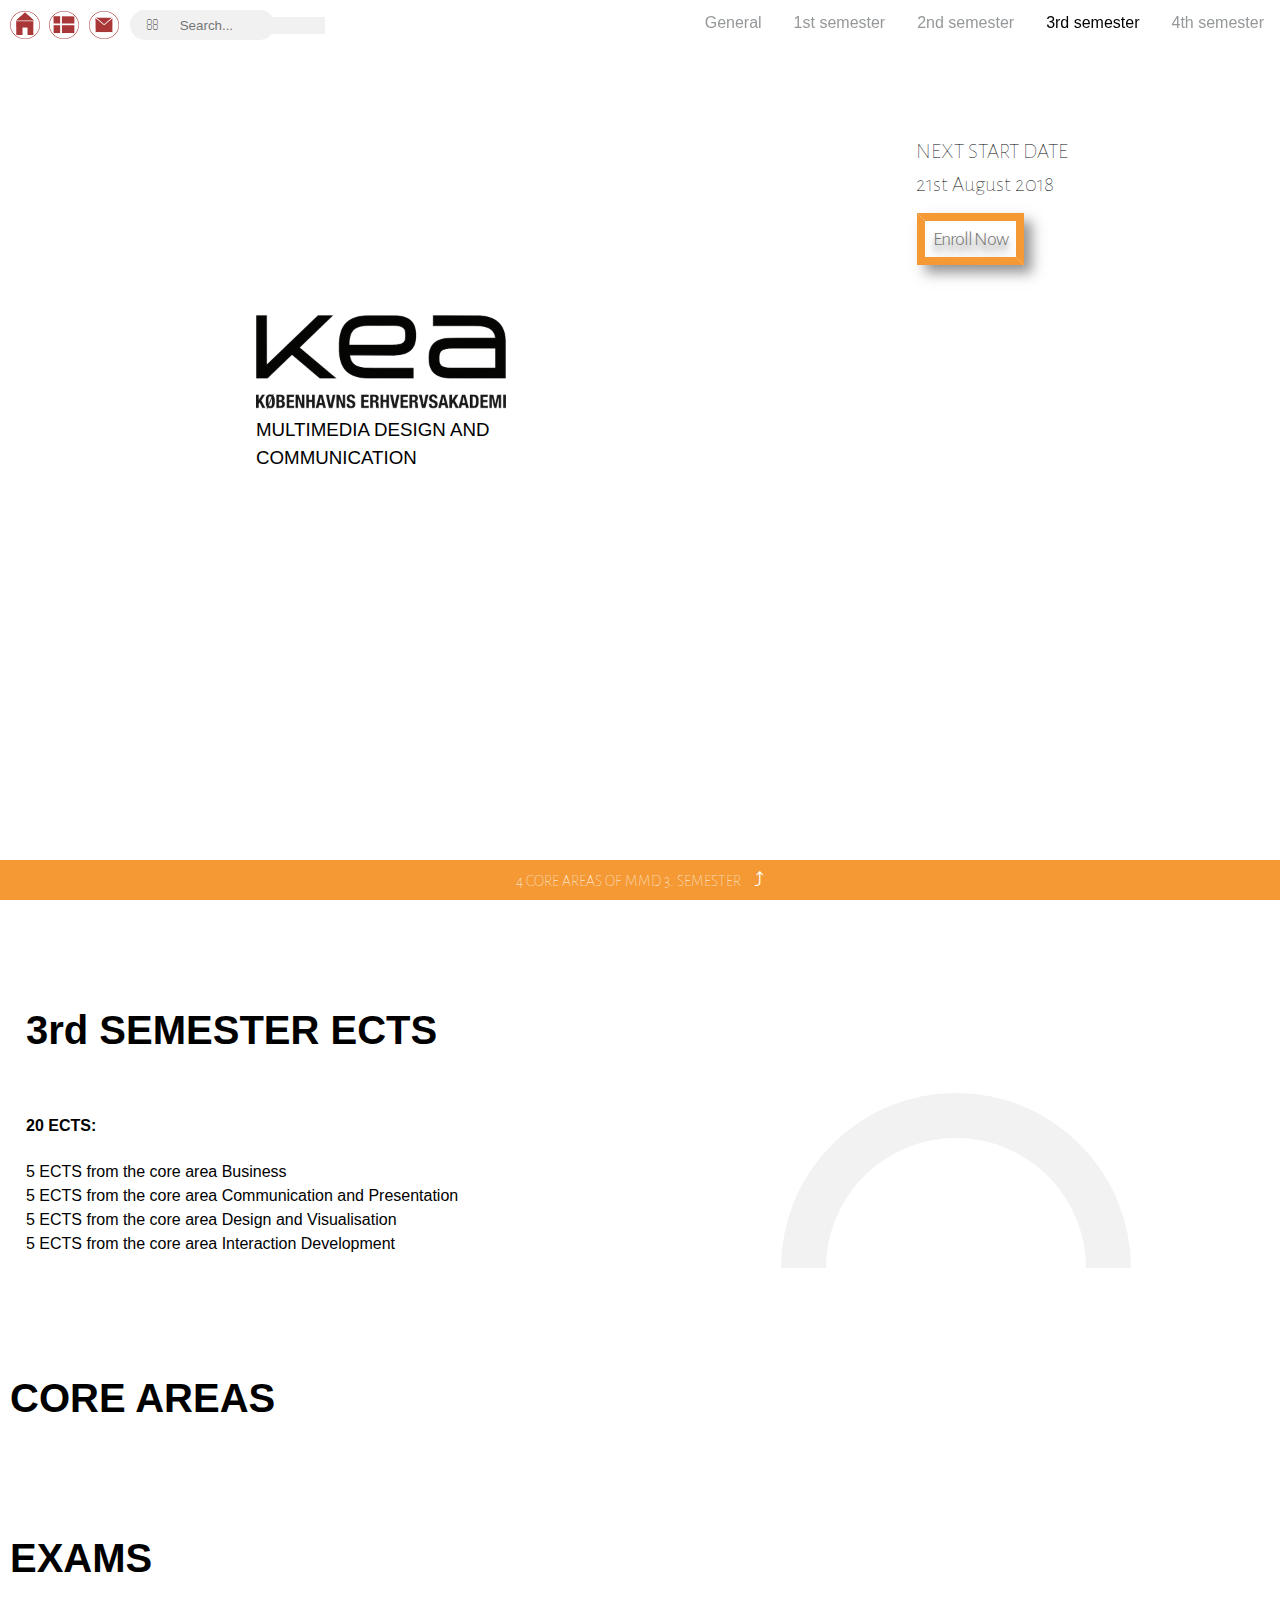
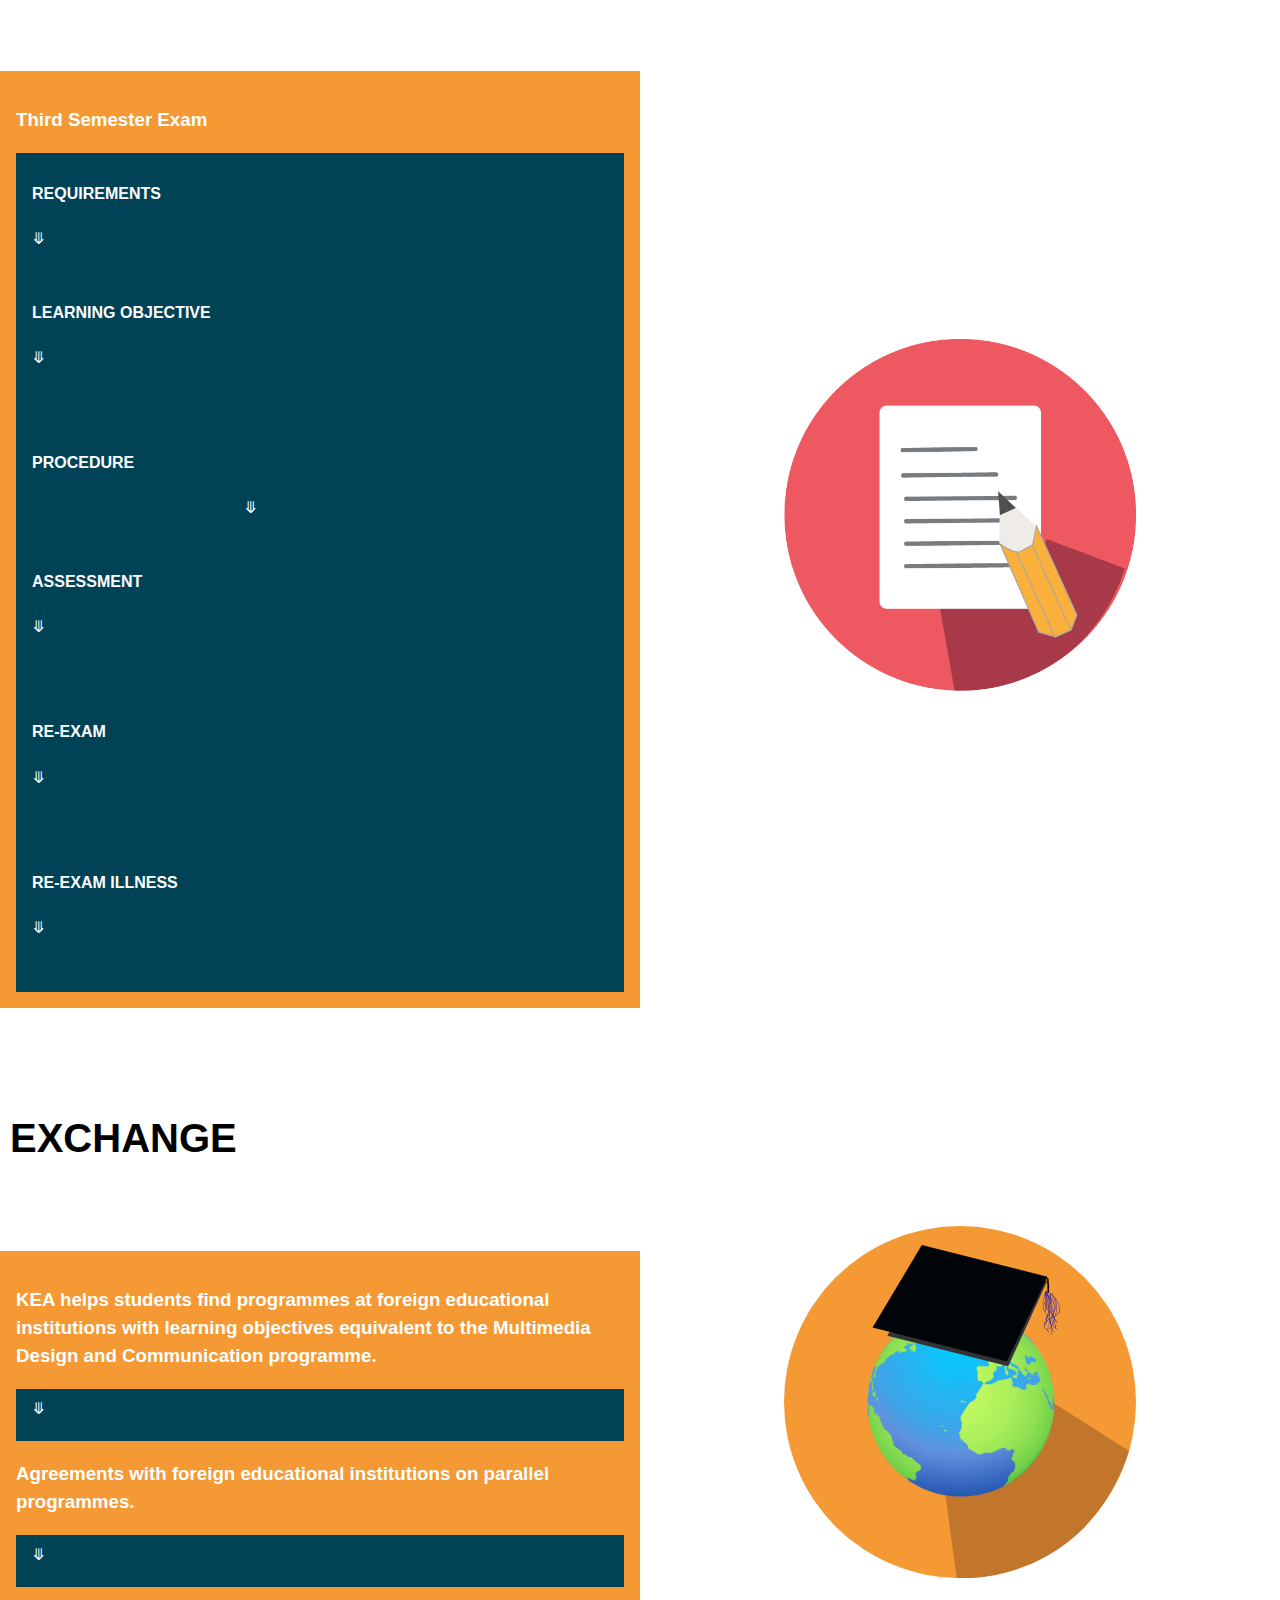
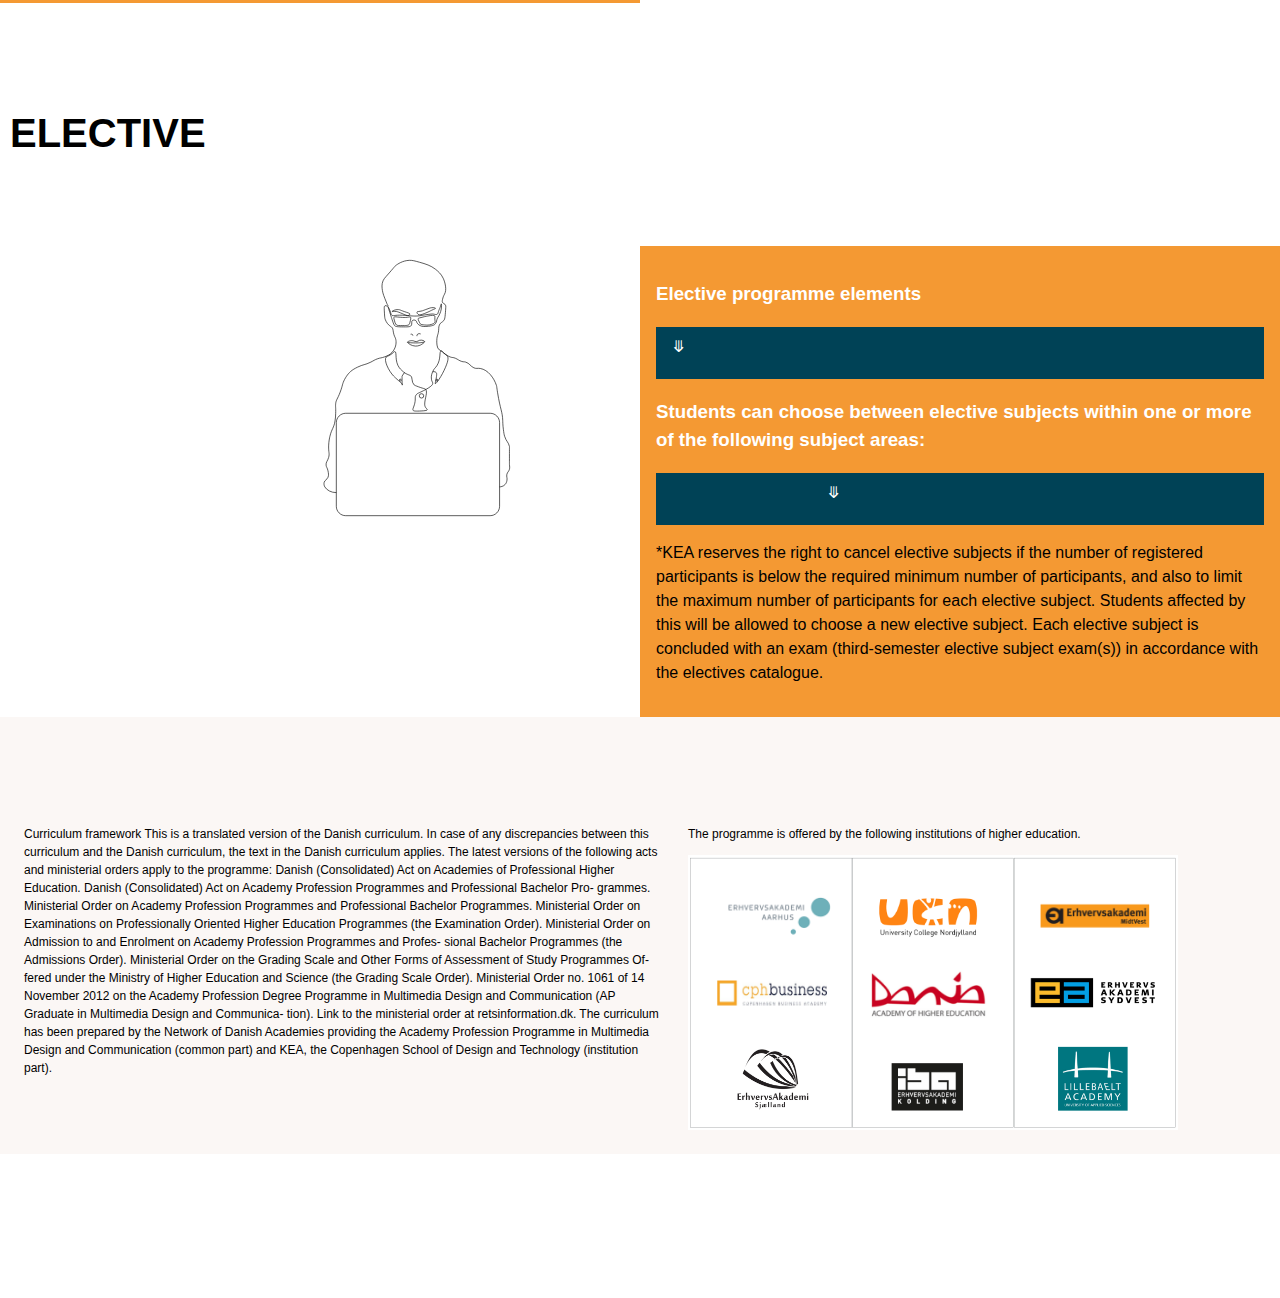
==== commit b0b87f4b: "exchange svg animation" ====
--- a/semester3.html
+++ b/semester3.html
@@ -258,7 +258,64 @@
 
             </div>
             </article>
-            <img class="core-img" src="imgs/exchange_3.png" alt="exchange image">
+            <svg id="Layer_1" class="core-img" data-name="Layer 1" xmlns="http://www.w3.org/2000/svg" xmlns:xlink="http://www.w3.org/1999/xlink" viewBox="0 0 636.95 637.4">
+  <defs>
+    <style>
+      .cls-1 {
+        fill: #f49933;
+      }
+
+      .cls-2 {
+        fill: #c1762b;
+      }
+
+      .cls-3 {
+        fill: #333;
+      }
+
+      .cls-4 {
+        fill: #01050a;
+      }
+
+      .cls-5 {
+        fill: #1f17bc;
+      }
+
+      .cls-6 {
+        fill: #2828ce;
+      }
+    </style>
+  </defs>
+  <title>exchange</title>
+  <ellipse id="circle" class="cls-1" cx="318.48" cy="318.5" rx="318.48" ry="318.5"/>
+  <path id="shadow" class="cls-2" d="M646.33,736.23,603,421l135.73-54.24L958.05,505.88a351.71,351.71,0,0,1-31.67,72.88c-20.41,35.34-41.76,58-47.45,63.88-11.74,12.18-48.37,48.09-107.77,71.78A309.13,309.13,0,0,1,646.33,736.23Z" transform="translate(-333.7 -99)"/>
+  <g id="earth">
+    <image id="Layer_0" data-name="Layer 0" width="916" height="922" transform="translate(150.58 149) scale(0.37)" xlink:href="[data-uri]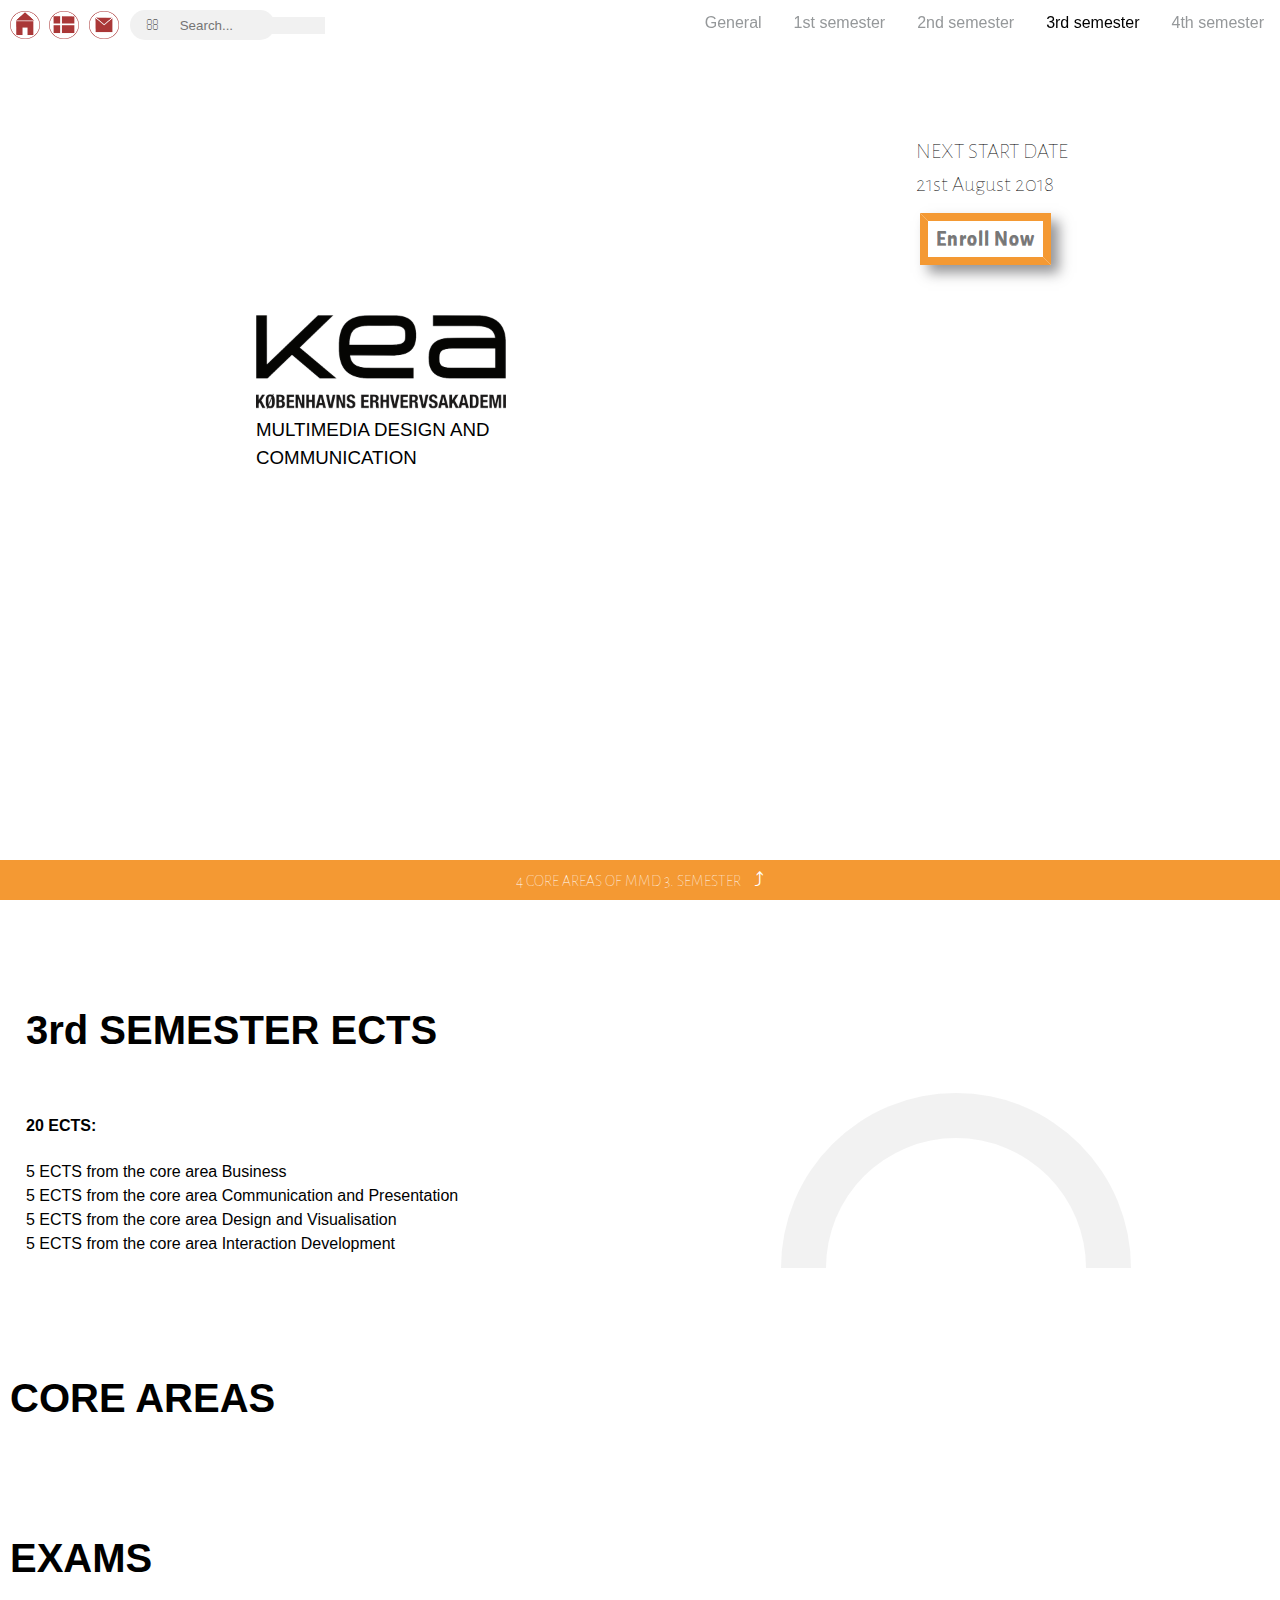
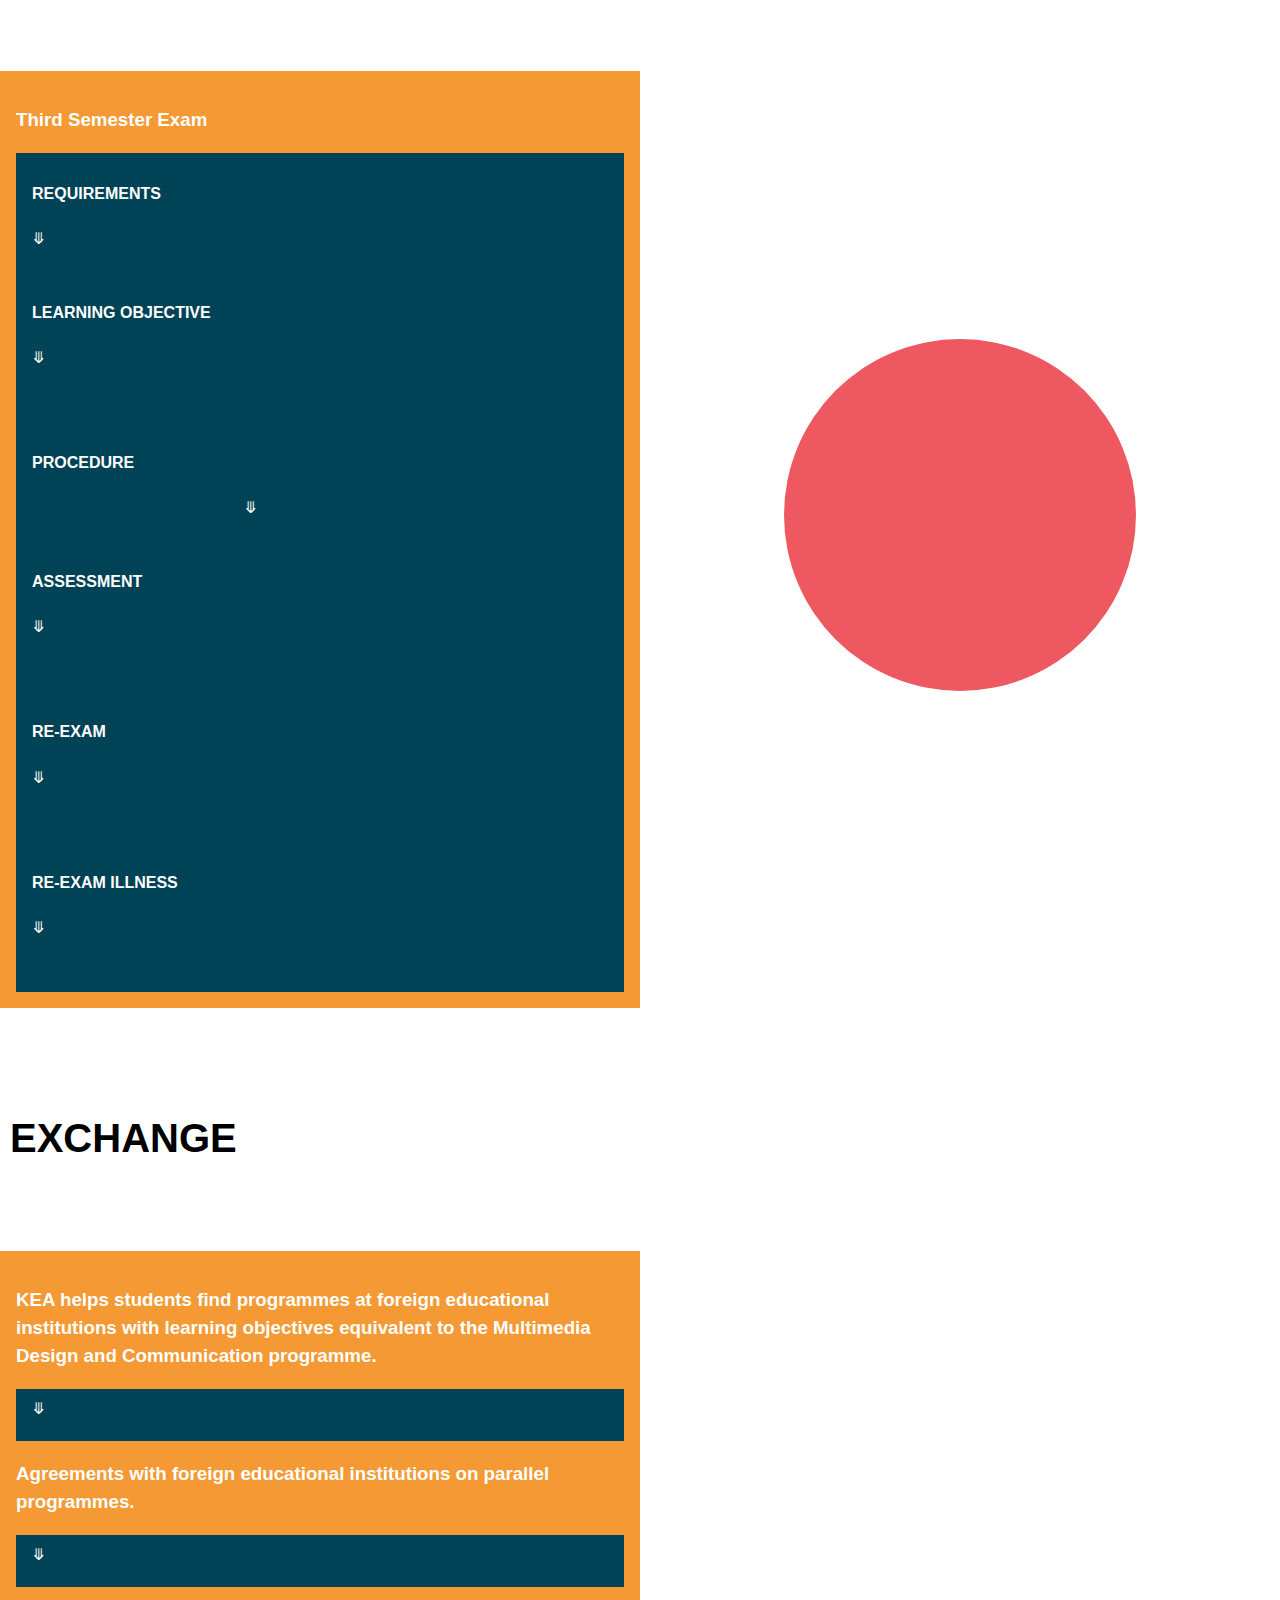
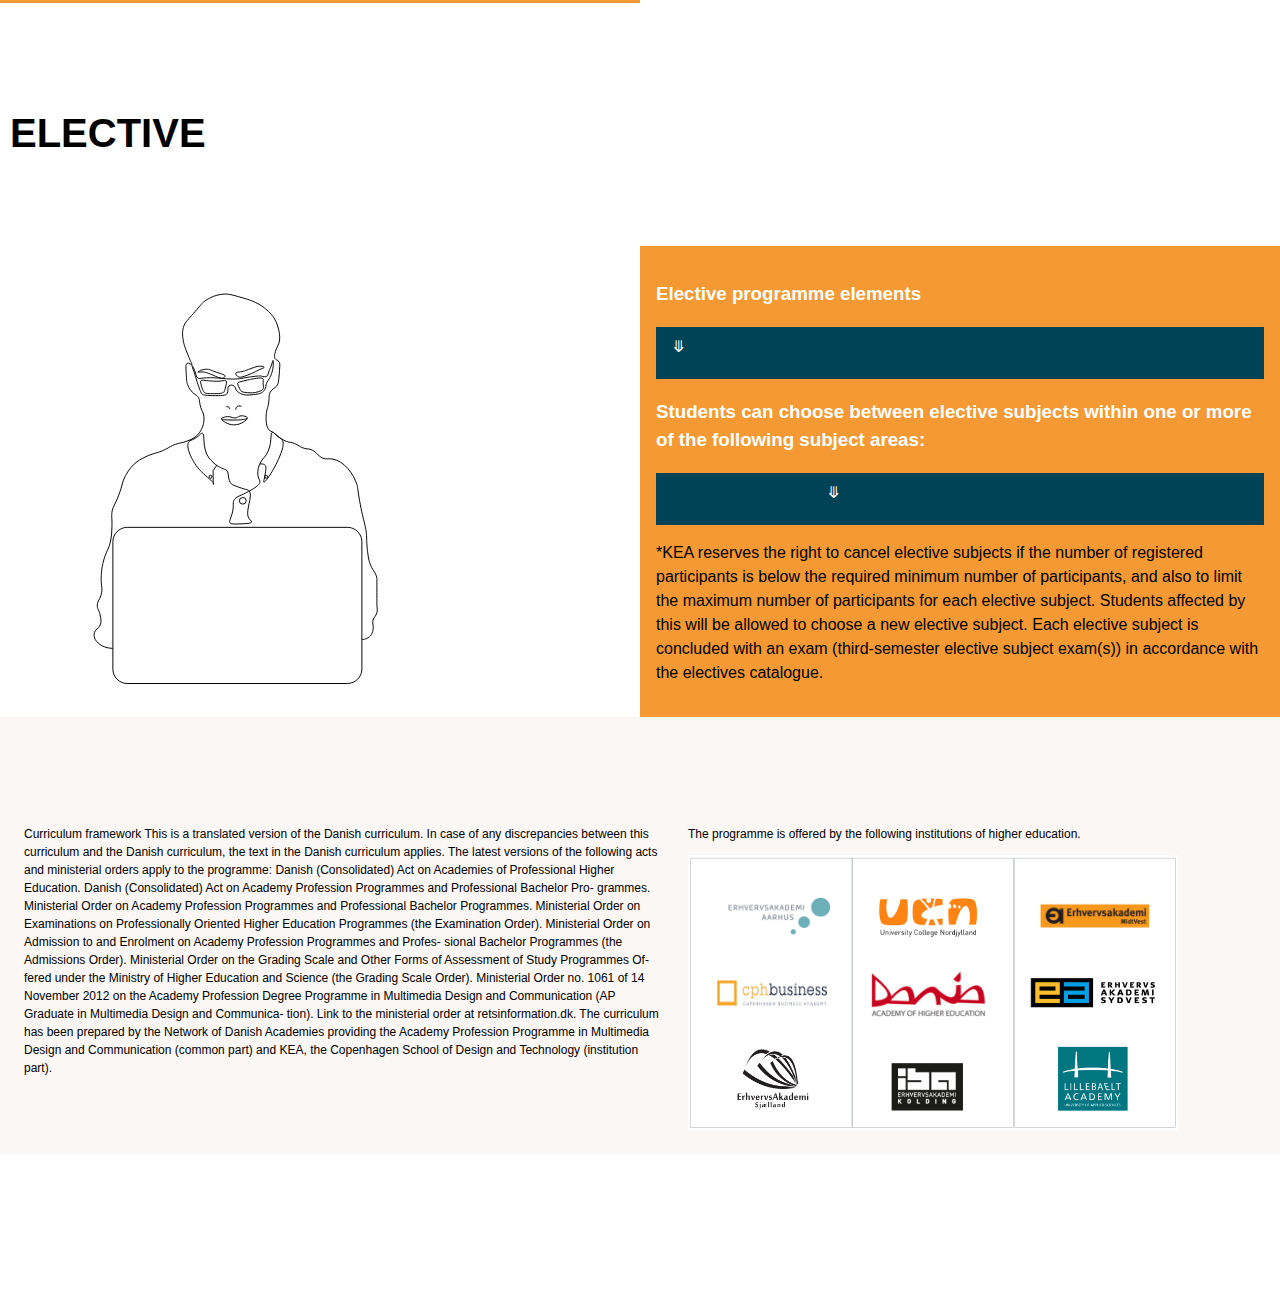
==== commit cd262a75: "exam svg animation added" ====
--- a/semester3.html
+++ b/semester3.html
@@ -229,7 +229,68 @@
         </div>
 
         </article>
-        <img class="core-img" src="imgs/exam_general.png" alt="exam image">
+        <svg id="Layer_1" class="exam-svg" data-name="Layer 1" xmlns="http://www.w3.org/2000/svg" viewBox="0 0 636 636.4">
+  <defs>
+    <style>
+      .cls-1a {
+        fill: #ee5861;
+      }
+
+      .cls-2a {
+        fill: #a83949;
+      }
+
+      .cls-3a {
+        fill: #fff;
+        stroke: #fff;
+      }
+
+      .cls-3a, .cls-7a {
+        stroke-miterlimit: 10;
+        stroke-width: 2px;
+      }
+
+      .cls-4a {
+        fill: #797c7e;
+      }
+
+      .cls-5a {
+        fill: #efece8;
+      }
+
+      .cls-6a {
+        fill: #514f4d;
+      }
+
+      .cls-7a {
+        fill: #fbb03b;
+        stroke: #aaa7a2;
+      }
+    </style>
+  </defs>
+  <title>exam</title>
+  <circle id="circle-r" class="cls-1a a circle-r" cx="318" cy="318" r="318"/>
+  <path id="shadow-r" class="cls-2a a shadow-r" d="M656.77,702.23Q642.9,623.62,629,545c11,2.28,71.27,13.65,128-25,47.15-32.13,62.18-78.6,66-92l141.52,53.39a331.79,331.79,0,0,1-31.26,69.87,321.37,321.37,0,0,1-46.85,61.24c-11.59,11.68-47.75,46.12-106.39,68.83A313.23,313.23,0,0,1,656.77,702.23Z" transform="translate(-348.94 -66)"/>
+  <g id="doc">
+    <rect id="paper" class="cls-3a a paper" x="172.88" y="121.5" width="290.23" height="365.5" rx="12" ry="12"/>
+    <path class="cls-4a line a" d="M562.78,270.71l115.13-1.55,16.63-.22c4.82-.06,4.84-7.56,0-7.5L579.41,263l-16.63.23c-4.82.06-4.84,7.56,0,7.5Z" transform="translate(-348.94 -66)"/>
+    <path class="cls-4a line a" d="M563.67,316.61l147.18-1.54,21.08-.22c4.83-.05,4.84-7.55,0-7.5l-147.18,1.54-21.08.22c-4.82.05-4.84,7.55,0,7.5Z" transform="translate(-348.94 -66)"/>
+    <path class="cls-4a line a" d="M569,359l66.49-.6,106-.95,24.29-.22c4.83,0,4.84-7.54,0-7.5l-66.49.6-106,.95-24.3.22c-4.82,0-4.83,7.54,0,7.5Z" transform="translate(-348.94 -66)"/>
+    <path class="cls-4a line a" d="M569,399.6l66.49-.6,106-.95,24.29-.22c4.83,0,4.84-7.54,0-7.5l-66.49.6-106,.95-24.3.22c-4.82,0-4.83,7.54,0,7.5Z" transform="translate(-348.94 -66)"/>
+    <path class="cls-4a line a" d="M569,440.21l66.49-.6,106-.95,24.29-.22c4.83,0,4.84-7.54,0-7.5l-66.49.6-106,.95-24.3.22c-4.82,0-4.83,7.54,0,7.5Z" transform="translate(-348.94 -66)"/>
+    <path class="cls-4a line a" d="M569,480.82l66.49-.6,106-1,24.29-.22c4.83,0,4.84-7.54,0-7.5l-66.49.6-106,1-24.3.22c-4.82,0-4.83,7.54,0,7.5Z" transform="translate(-348.94 -66)"/>
+  </g>
+  <g id="pen" class="a pen">
+    <polygon class="cls-5a" points="457.38 429.7 457.15 335.53 387.86 366.18 457.38 429.7"/>
+    <polygon class="cls-5a" points="389.07 278.5 389.31 372.68 458.6 342.03 389.07 278.5"/>
+    <polyline class="cls-6a" points="418.41 305.63 386.62 275.83 389.85 318.57"/>
+    <path class="cls-7a" d="M805,404.49,877.9,565.34l-10.2,27.18-27.9,12.64-30.91-8.56L739.17,437.44c2.53,1.59,22.69,14.21,31.09,14.24a21.13,21.13,0,0,0,2.49-.16c2.87-.55,5.22-2.44,11.44-5.82a137.68,137.68,0,0,1,13.49-6.44Z" transform="translate(-348.94 -66)"/>
+    <line class="cls-7a" x1="489.45" y1="539.8" x2="418.95" y2="384.19"/>
+    <line class="cls-7a" x1="518.19" y1="526.77" x2="447.69" y2="371.16"/>
+  </g>
+</svg>
+
+
         </div>
     </section>
 
@@ -258,7 +319,7 @@
 
             </div>
             </article>
-            <svg id="Layer_1" class="core-img" data-name="Layer 1" xmlns="http://www.w3.org/2000/svg" xmlns:xlink="http://www.w3.org/1999/xlink" viewBox="0 0 636.95 637.4">
+            <svg id="Layer_1" class="exchange-svg" data-name="Layer 1" xmlns="http://www.w3.org/2000/svg" xmlns:xlink="http://www.w3.org/1999/xlink" viewBox="0 0 636.95 637.4">
   <defs>
     <style>
       .cls-1 {
@@ -287,16 +348,16 @@
     </style>
   </defs>
   <title>exchange</title>
-  <ellipse id="circle" class="cls-1" cx="318.48" cy="318.5" rx="318.48" ry="318.5"/>
-  <path id="shadow" class="cls-2" d="M646.33,736.23,603,421l135.73-54.24L958.05,505.88a351.71,351.71,0,0,1-31.67,72.88c-20.41,35.34-41.76,58-47.45,63.88-11.74,12.18-48.37,48.09-107.77,71.78A309.13,309.13,0,0,1,646.33,736.23Z" transform="translate(-333.7 -99)"/>
-  <g id="earth">
+  <ellipse id="circle" class="cls-1 circle a" cx="318.48" cy="318.5" rx="318.48" ry="318.5"/>
+  <path id="shadow" class="cls-2 shadow a" d="M646.33,736.23,603,421l135.73-54.24L958.05,505.88a351.71,351.71,0,0,1-31.67,72.88c-20.41,35.34-41.76,58-47.45,63.88-11.74,12.18-48.37,48.09-107.77,71.78A309.13,309.13,0,0,1,646.33,736.23Z" transform="translate(-333.7 -99)"/>
+  <g id="earth" class="earth a">
     <image id="Layer_0" data-name="Layer 0" width="916" height="922" transform="translate(150.58 149) scale(0.37)" xlink:href="[data-uri]